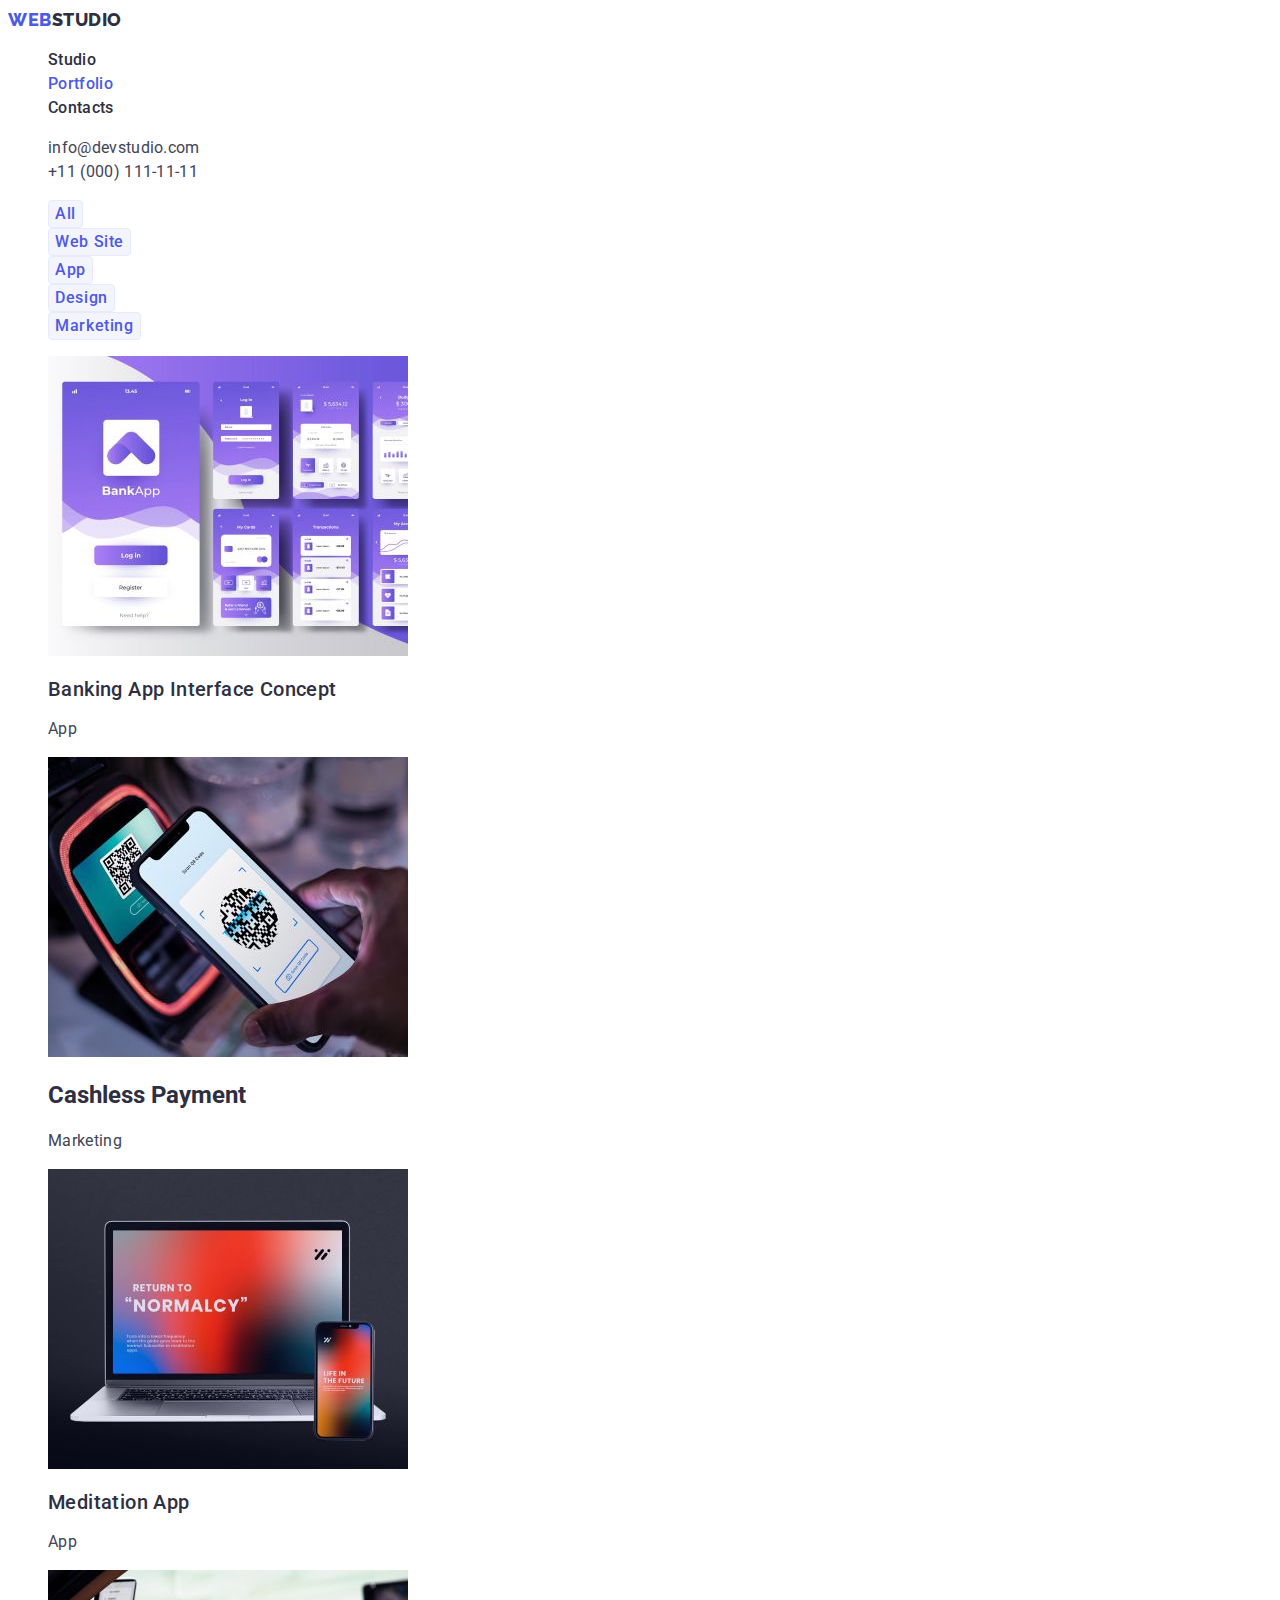
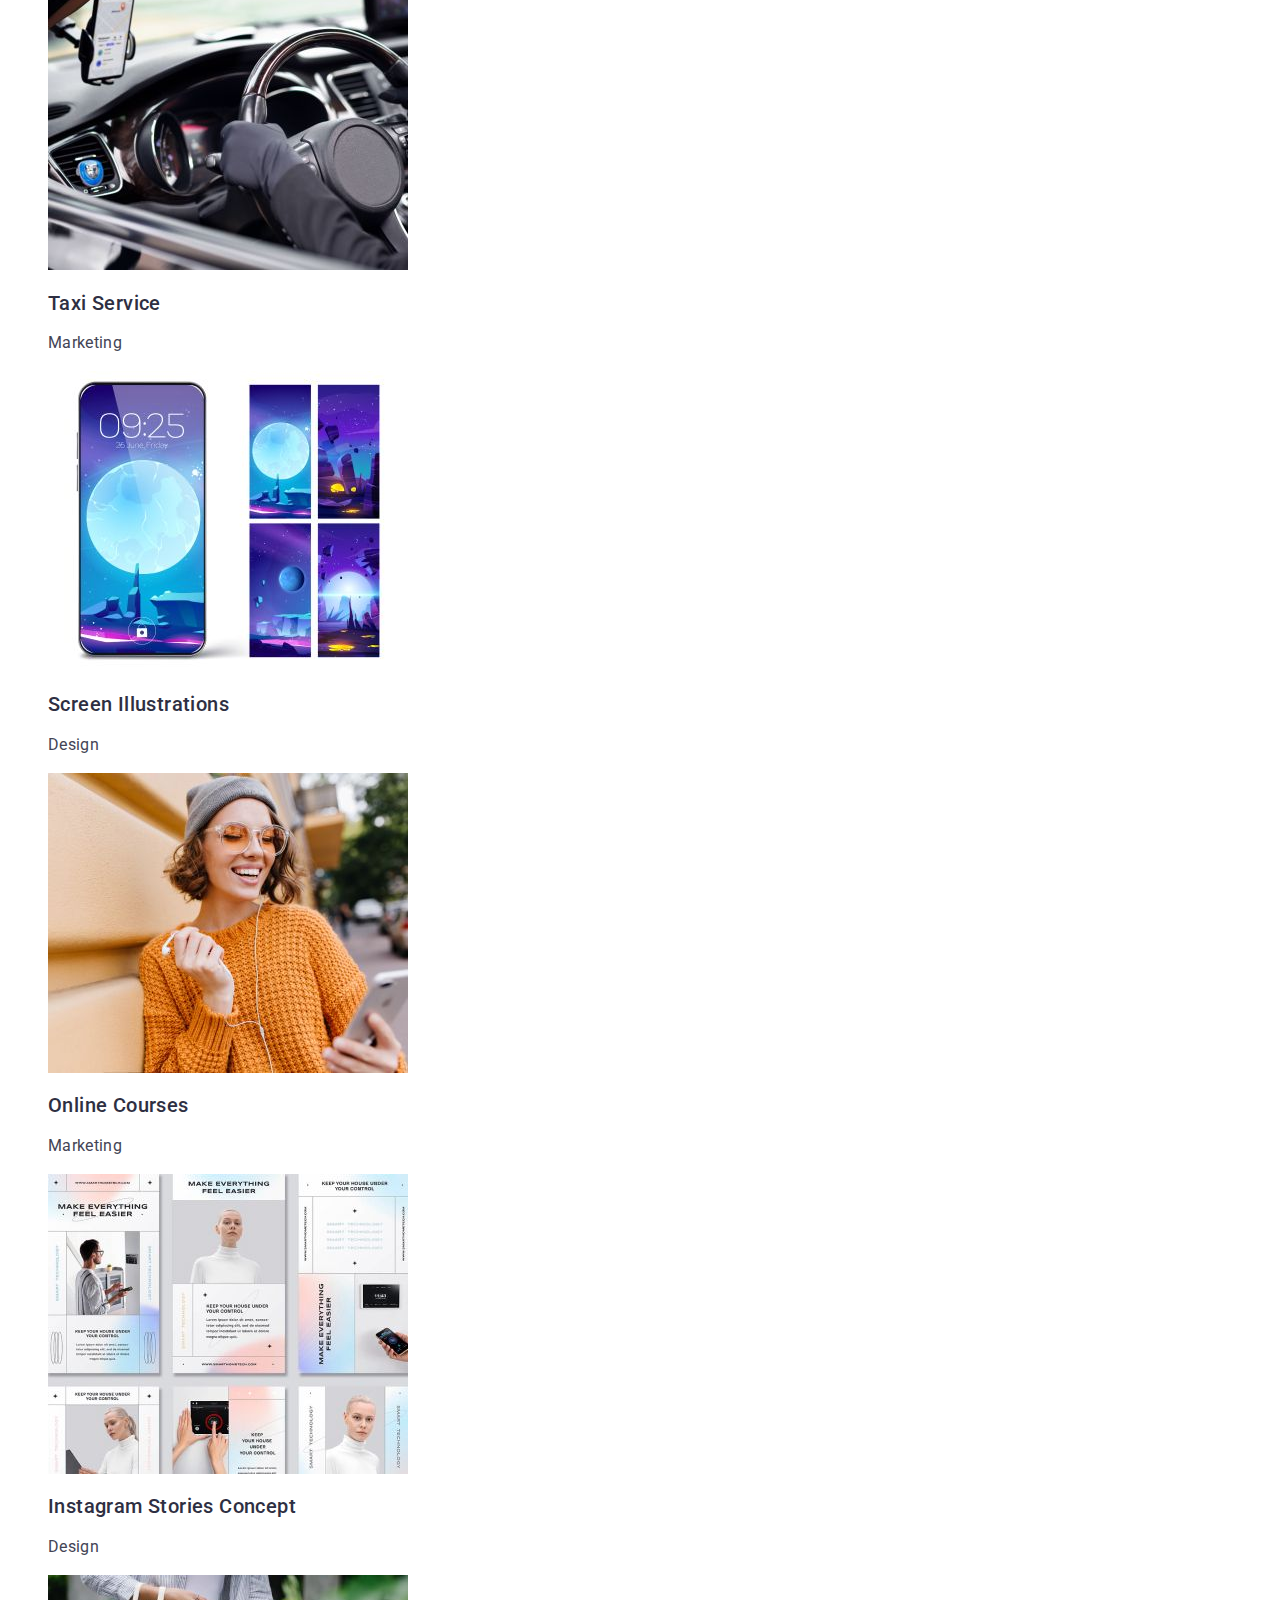
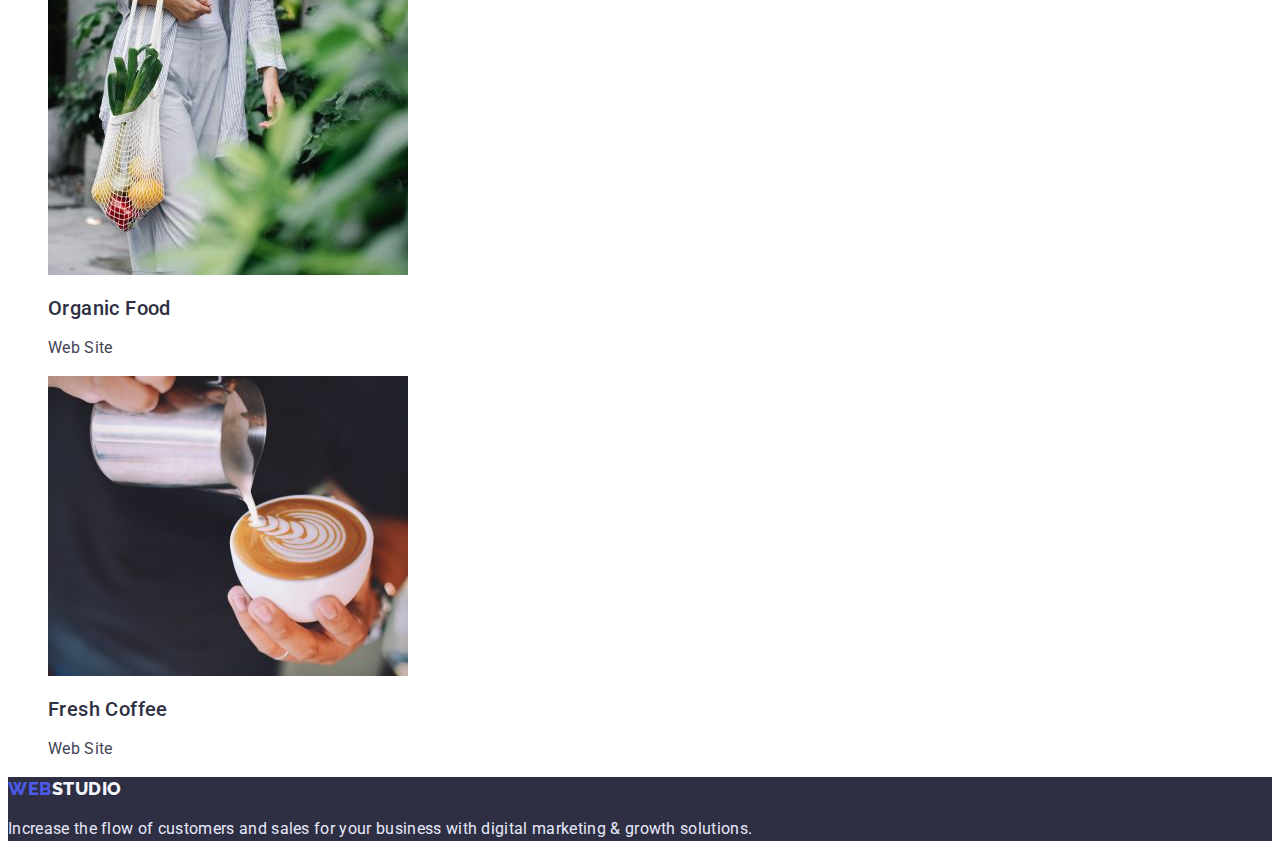
==== portfolio.html @ ccab9862 "Initial commit" ====
<!DOCTYPE html>
<html lang="en">

<head>
    <meta charset="UTF-8">
    <meta http-equiv="X-UA-Compatible" content="IE=edge">
    <meta name="viewport" content="width=device-width, initial-scale=1.0">
    <title>Portfolio</title>
    <link
        href="https://fonts.googleapis.com/css2?family=Raleway:wght@800&family=Roboto:wght@400;500;700;900&display=swap"
        rel="stylesheet">
    <link rel="stylesheet" href="./css/styles.css">
</head>

<body>
    <!--logo-->
    <header>
        <a class="link logo-head" href="index.html"><span class="web">WEB</span>Studio</a>
        <nav class="site-nav">
            <ul class="list">
                <li><a class="link" href="index.html">Studio</a></li>
                <li><a class="link current" href="">Portfolio</a></li>
                <li><a class="link" href="">Contacts</a></li>
            </ul>
        </nav>
        <!-- Contacts of Web Studio -->
        <address>
            <ul class="list address-nav">
                <li><a class="link" href="mailto:info@devstudio.com">info@devstudio.com</a></li>
                <li><a class="link" href="tel:+110001111111">+11 (000) 111-11-11</a></li>
            </ul>
        </address>

    </header>
    <main>
        <!--Page navigation-->
        <section>
            <h1 hidden>Our services</h1>
            <ul class="list">
                <li><button type="button" class="button-nav">All</button></li>
                <li><button type="button" class="button-nav">Web Site</button></li>
                <li><button type="button" class="button-nav">App</button></li>
                <li><button type="button" class="button-nav">Design</button></li>
                <li><button type="button" class="button-nav">Marketing</button></li>
            </ul>
            <ul class="list">
                <li>
                    <img src="./images/images-portfolio/pic1.jpg" alt="app interface shots" width="360" height="300">
                    <h2 class="section-subtitle">Banking App Interface Concept</h2>
                    <p class="section-text">App</p>
                </li>
                <li>
                    <img src="./images/images-portfolio/pic2.jpg" alt="text-list of apps for cashless payment"
                        width="360" height="300">
                    <h2 class="choice">Cashless Payment</h2>
                    <p class="section-text">Marketing</p>
                </li>
                <li>
                    <img src="./images/images-portfolio/pic3.jpg" alt="editation app on laptop and phone screen"
                        width="360" height="300">
                    <h2 class="section-subtitle">Meditation App</h2>
                    <p class="section-text">App</p>
                </li>
                <li>
                    <img src="./images/images-portfolio/pic4.jpg"
                        alt="navigatiln app on the phone screen in front of the car driver" width="360" height="300">
                    <h2 class="section-subtitle">Taxi Service</h2>
                    <p class="section-text">Marketing</p>
                </li>
                <li>
                    <img src="./images/images-portfolio/pic5.jpg" alt="phone screen with beautiful wallpaper"
                        width="360" height="300">
                    <h2 class="section-subtitle">Screen Illustrations</h2>
                    <p class="section-text">Design</p>
                </li>
                <li>
                    <img src="./images/images-portfolio/pic6.jpg"
                        alt="smiling girl in an orange sweater looks at the phone scree" width="360" height="300">
                    <h2 class="section-subtitle">Online Courses</h2>
                    <p class="section-text">Marketing</p>
                </li>
                <li>
                    <img src="./images/images-portfolio/pic7.jpg" alt="phone screen wiht picktures arranged in a grid"
                        width="360" height="300">
                    <h2 class="section-subtitle">Instagram Stories Concept</h2>
                    <p class="section-text">Design</p>
                </li>
                <li>
                    <img src="./images/images-portfolio/pic8.jpg" alt="a woman with a shopping bag is walking"
                        width="360" height="300">
                    <h2 class="section-subtitle">Organic Food</h2>
                    <p class="section-text">Web Site</p>
                </li>
                <li>
                    <img src="./images/images-portfolio/pic9.jpg"
                        alt="a man pours cream into coffee creating a beautiful pattern" width="360" height="300">
                    <h2 class="section-subtitle">Fresh Coffee</h2>
                    <p class="section-text">Web Site</p>
                </li>
            </ul>
        </section>
    </main>
    <footer class="footer">
        <a class="link logo-foot" href="index.html"><span class="web">WEB</span>Studio</a>
        <p class="text text-foot">Increase the flow of customers and sales for your business with digital marketing &
            growth solutions.</p>
    </footer>

</body>

</html>
---- css/styles.css ----
:root {
    /* BGC */
    --bgc-dark: #2E2F42;
    --bgc-light: #F4F4FD;
    --bgc-image: #E7E9FC;

    /* text color */
    --hero-text-color: #ffffff;
    --accent-color: #4D5AE5;
    --button-text-color: #ffffff;
    --button-click-color: #404BBF;
    --p-txt-secondary: #E7E9FC;
    --primary-text-color: #2E2F42;
    --secondary-text-color: #434455;

    /* font family */
    --primery-font: 'Roboto', sans-serif;
    --secondary-font: 'Raleway', sans-serif;

}

/**
  |============================
  | body
  |============================
*/
body {
    background-color: #ffffff;
    font-family: var(--primery-font);
    font-size: 16px;
    color: var(--primary-text-color);
}

/**
  |============================
  | primary decoration
  |============================
*/
.link {
    text-decoration: none;
    font-style: normal;
}

.list {
    list-style: none;
}


/**
  |============================
  | Header Section
  |============================
*/
/* Logo */
.logo-head {
    font-family: var(--secondary-font);
    font-weight: 800;
    font-size: 18px;
    line-height: calc(24 / 18);
    letter-spacing: 0.03em;
    text-transform: uppercase;
    color: var(--primary-text-color);
}
.web {
    color: var(--accent-color)
}

/* Navigation */

.site-nav .link {
    font-weight: 500;
    line-height: calc(24 /16);
    letter-spacing: 0.02em;
    color: var(--primary-text-color);
}

.site-nav .link.current {
    color: var(--accent-color)
}

/* Address */

.address-nav .link {
    line-height: calc(24 / 16);
    letter-spacing: 0.02em;
    color: var(--secondary-text-color)
}

.link:hover,
.link:focus {
    color: var(--accent-color);
}

/**
  |============================
  | Hero section
  |============================
*/
.hero {
    background-color: #2E2F42;
}

.hero-title{
        font-weight: 700;
        font-size: 56px;
        line-height: calc(60/56);
        letter-spacing: 0.02em;
        color: var(--hero-text-color);
}

/* Button */
.button-action {
    font-family: inherit;
    font-weight: 500;
    font-size: 16px;
    line-height: calc(24 / 16);
    letter-spacing: 0.04em;

    background-color: var(--accent-color);
    color: var(--button-text-color);
    cursor: pointer;
}

.button-action:active {
    background-color: var(--button-click-color);
}

.button-action:active {
    background-color: var(--button-click-color);
}

/**
  |============================
  | Main section
  |============================
*/
.section-title {
    font-weight: 700;
    font-size: 36px;
    line-height: calc(40/36);
    letter-spacing: 0.02em;
    text-transform: capitalize;
}

.section-subtitle {
    font-weight: 500;
    font-size: 20px;
    line-height: calc(24 / 20);
    letter-spacing: 0.02em;
}

.section-text {
    line-height: calc(24 /16);
    letter-spacing: 0.02em;

    color: var(--secondary-text-color);
}


.team-list {
    background-color: #F4F4FD
}


/**
  |============================
  | Footer
  |============================
*/

.footer {
    background-color: #2E2F42;
}

.logo-foot {
    font-family: 'Raleway', sans-serif;
    font-weight: 800;
    font-size: 18px;
    line-height: calc(24 / 18);
    letter-spacing: 0.03em;
    text-transform: uppercase;
}

.text-foot {
    line-height: calc(24 / 16);
    letter-spacing: 0.02em;
    color: #E7E9FC;
}

.logo-foot.link {
    color: #F4F4FD;
}


/**
  |============================
  | Portfolio page
  |============================
*/

.button-nav {
    font-family: var(--primery-font);
    font-weight: 500;
    font-size: 16px;
    line-height: calc(24 / 16);
    letter-spacing: 0.04em;

    background-color: var(--bgc-light);
    color: var(--accent-color);
    border: 1px solid #E7E9FC;
    border-radius: 4px;
    cursor: pointer;
}

.button-nav:hover,
.button-nav:focus {
    background-color: var(--accent-color);
    color: var(--button-text-color);
}
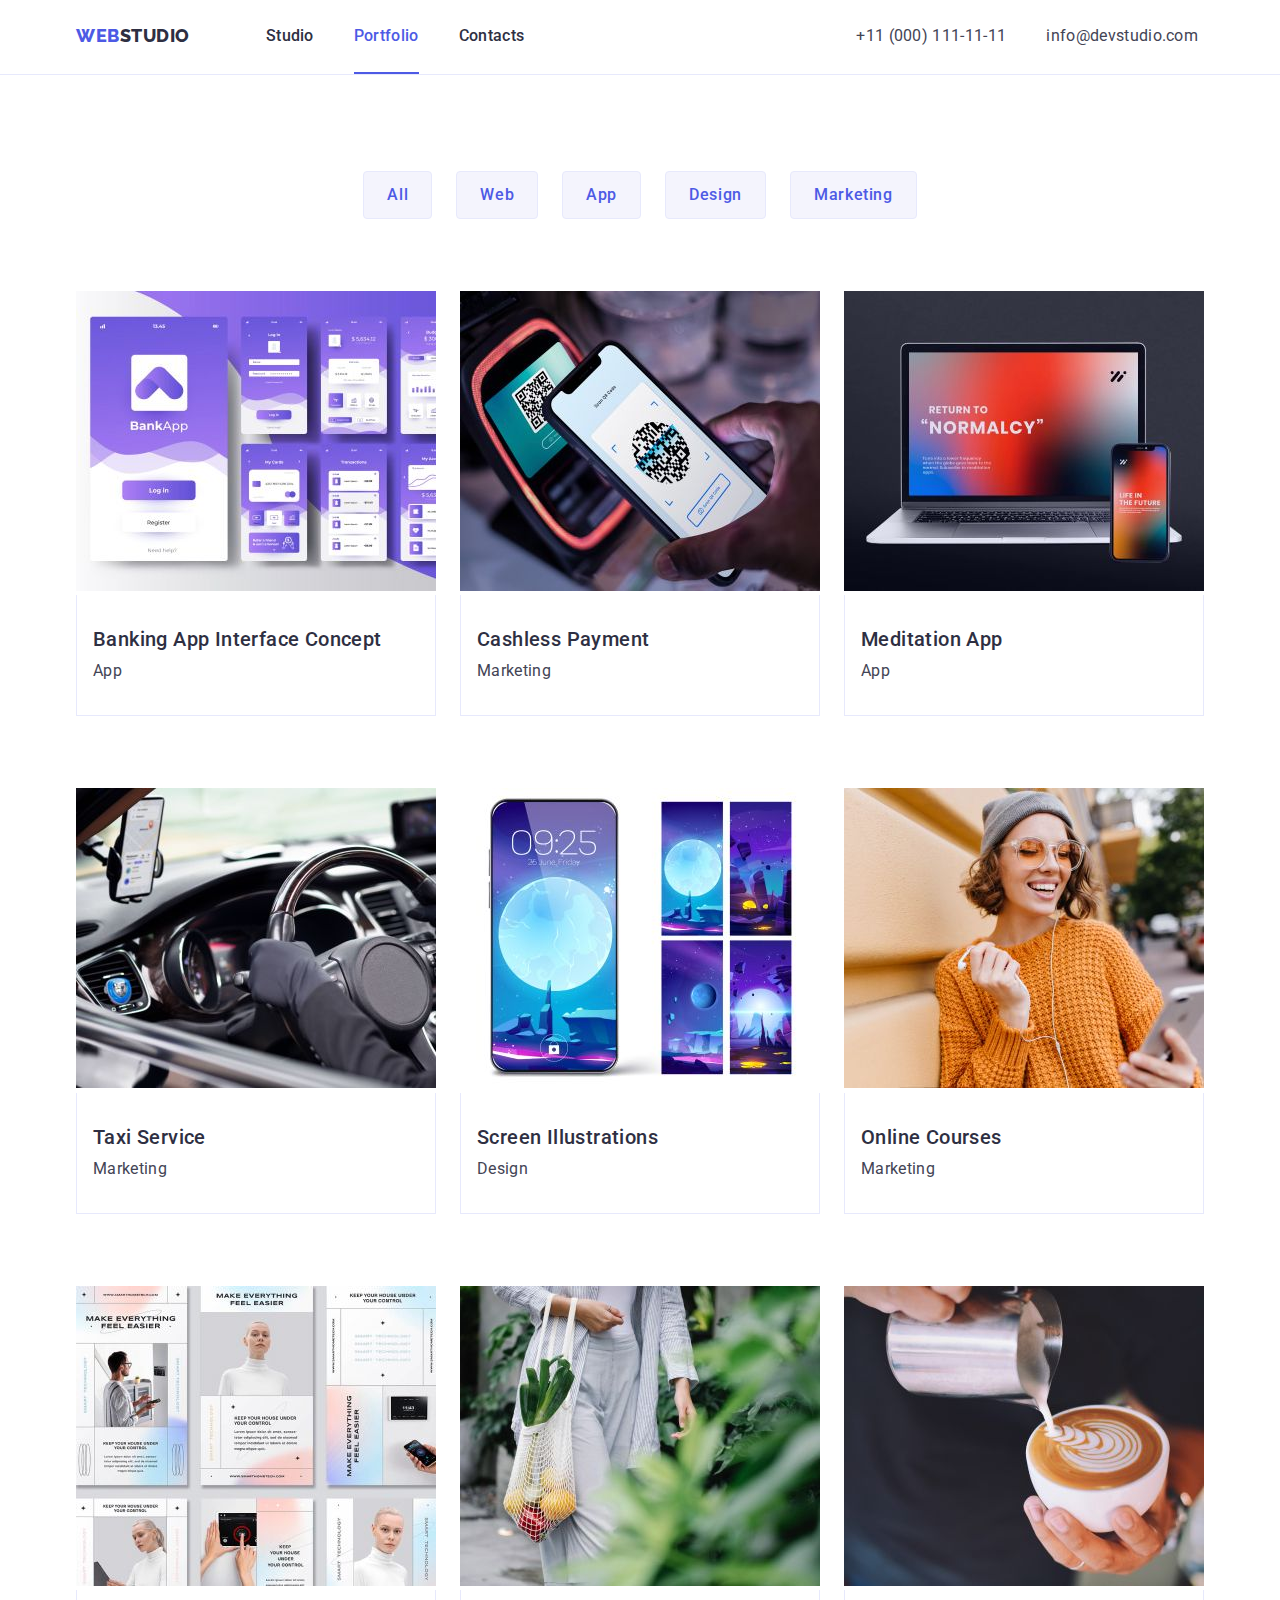
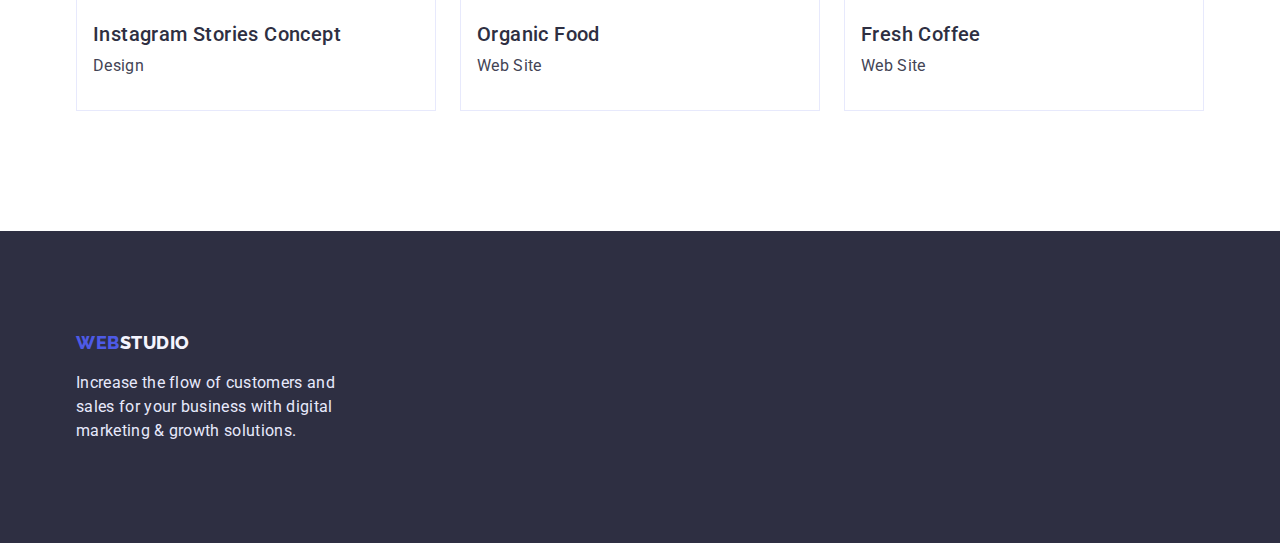
==== commit 902f0d4d: "finaly commit" ====
--- a/portfolio.html
+++ b/portfolio.html
@@ -9,101 +9,147 @@
     <link
         href="https://fonts.googleapis.com/css2?family=Raleway:wght@800&family=Roboto:wght@400;500;700;900&display=swap"
         rel="stylesheet">
+    <link rel="stylesheet"
+        href="https://cdnjs.cloudflare.com/ajax/libs/modern-normalize/1.1.0/modern-normalize.min.css" />
     <link rel="stylesheet" href="./css/styles.css">
 </head>
 
 <body>
-    <!--logo-->
-    <header>
-        <a class="link logo-head" href="index.html"><span class="web">WEB</span>Studio</a>
-        <nav class="site-nav">
-            <ul class="list">
-                <li><a class="link" href="index.html">Studio</a></li>
-                <li><a class="link current" href="">Portfolio</a></li>
-                <li><a class="link" href="">Contacts</a></li>
-            </ul>
-        </nav>
-        <!-- Contacts of Web Studio -->
-        <address>
-            <ul class="list address-nav">
-                <li><a class="link" href="mailto:info@devstudio.com">info@devstudio.com</a></li>
-                <li><a class="link" href="tel:+110001111111">+11 (000) 111-11-11</a></li>
-            </ul>
-        </address>
-
+    <header class="border-section">
+        <!-- logo -->
+        <div class="container logo-nav pad-top-btm">
+            <a class="link logo-head" href="index.html"><span class="web">WEB</span>Studio</a>
+            <nav>
+                <ul class="site-nav list">
+                    <li class="nav-item"><a class="link" href="index.html">Studio</a></li>
+                    <li class="nav-item"><a class="link current" href="">Portfolio</a></li>
+                    <li class="nav-item"><a class="link" href="">Contacts</a></li>
+                </ul>
+            </nav>
+            <!-- Contacts of Web Studio -->
+            <address>
+                <ul class="list address-nav">
+                    <li class="nav-item">
+                        <a class="link" href="tel:+110001111111">+11 (000) 111-11-11</a>
+                    </li>
+                    <li class="nav-item">
+                        <a class="link" href="mailto:info@devstudio.com">info@devstudio.com</a>
+                    </li>
+                </ul>
+            </address>
+        </div>
     </header>
     <main>
         <!--Page navigation-->
-        <section>
-            <h1 hidden>Our services</h1>
-            <ul class="list">
-                <li><button type="button" class="button-nav">All</button></li>
-                <li><button type="button" class="button-nav">Web Site</button></li>
-                <li><button type="button" class="button-nav">App</button></li>
-                <li><button type="button" class="button-nav">Design</button></li>
-                <li><button type="button" class="button-nav">Marketing</button></li>
-            </ul>
-            <ul class="list">
-                <li>
-                    <img src="./images/images-portfolio/pic1.jpg" alt="app interface shots" width="360" height="300">
-                    <h2 class="section-subtitle">Banking App Interface Concept</h2>
-                    <p class="section-text">App</p>
-                </li>
-                <li>
-                    <img src="./images/images-portfolio/pic2.jpg" alt="text-list of apps for cashless payment"
-                        width="360" height="300">
-                    <h2 class="choice">Cashless Payment</h2>
-                    <p class="section-text">Marketing</p>
-                </li>
-                <li>
-                    <img src="./images/images-portfolio/pic3.jpg" alt="editation app on laptop and phone screen"
-                        width="360" height="300">
-                    <h2 class="section-subtitle">Meditation App</h2>
-                    <p class="section-text">App</p>
-                </li>
-                <li>
-                    <img src="./images/images-portfolio/pic4.jpg"
-                        alt="navigatiln app on the phone screen in front of the car driver" width="360" height="300">
-                    <h2 class="section-subtitle">Taxi Service</h2>
-                    <p class="section-text">Marketing</p>
-                </li>
-                <li>
-                    <img src="./images/images-portfolio/pic5.jpg" alt="phone screen with beautiful wallpaper"
-                        width="360" height="300">
-                    <h2 class="section-subtitle">Screen Illustrations</h2>
-                    <p class="section-text">Design</p>
-                </li>
-                <li>
-                    <img src="./images/images-portfolio/pic6.jpg"
-                        alt="smiling girl in an orange sweater looks at the phone scree" width="360" height="300">
-                    <h2 class="section-subtitle">Online Courses</h2>
-                    <p class="section-text">Marketing</p>
-                </li>
-                <li>
-                    <img src="./images/images-portfolio/pic7.jpg" alt="phone screen wiht picktures arranged in a grid"
-                        width="360" height="300">
-                    <h2 class="section-subtitle">Instagram Stories Concept</h2>
-                    <p class="section-text">Design</p>
-                </li>
-                <li>
-                    <img src="./images/images-portfolio/pic8.jpg" alt="a woman with a shopping bag is walking"
-                        width="360" height="300">
-                    <h2 class="section-subtitle">Organic Food</h2>
-                    <p class="section-text">Web Site</p>
-                </li>
-                <li>
-                    <img src="./images/images-portfolio/pic9.jpg"
-                        alt="a man pours cream into coffee creating a beautiful pattern" width="360" height="300">
-                    <h2 class="section-subtitle">Fresh Coffee</h2>
-                    <p class="section-text">Web Site</p>
-                </li>
-            </ul>
+        <section class="portfolio-section">
+            <div class="container pad-top">
+                <h1 class="visually-hidden">Our services</h1>
+                <ul class="list choice-button">
+                    <li class="button-item">
+                        <button type="button" class="button-nav">All</button>
+                    </li>
+                    <li class="button-item">
+                        <button type="button" class="button-nav">Web</button>
+                    </li>
+                    <li class="button-item">
+                        <button type="button" class="button-nav">App</button>
+                    </li>
+                    <li class="button-item">
+                        <button type="button" class="button-nav">Design</button>
+                    </li>
+                    <li class="button-item">
+                        <button type="button" class="button-nav">Marketing</button>
+                    </li>
+                </ul>
+
+                <ul class="list list-choice">
+                    <li class="choice-card">
+                        <img src="./images/images-portfolio/pic1.jpg" alt="app interface shots" width="360"
+                            height="300">
+                        <div class="card-descript">
+                            <h2 class="subtitle">Banking App Interface Concept</h2>
+                            <p class="text">App</p>
+                        </div>
+                    </li>
+                    <li class="choice-card">
+                        <img src="./images/images-portfolio/pic2.jpg" alt="text-list of apps for cashless payment"
+                            width="360" height="300">
+                        <div class="card-descript">
+                            <h2 class="subtitle">Cashless Payment</h2>
+                            <p class="text">Marketing</p>
+                        </div>
+                    </li>
+                    <li class="choice-card">
+                        <img src="./images/images-portfolio/pic3.jpg" alt="editation app on laptop and phone screen"
+                            width="360" height="300">
+                        <div class="card-descript">
+                            <h2 class="subtitle">Meditation App</h2>
+                            <p class="text">App</p>
+                        </div>
+                    </li>
+                    <li class="choice-card">
+                        <img src="./images/images-portfolio/pic4.jpg"
+                            alt="navigatiln app on the phone screen in front of the car driver" width="360"
+                            height="300">
+                        <div class="card-descript">
+                            <h2 class="subtitle">Taxi Service</h2>
+                            <p class="text">Marketing</p>
+                        </div>
+                    </li>
+                    <li class="choice-card">
+                        <img src="./images/images-portfolio/pic5.jpg" alt="phone screen with beautiful wallpaper"
+                            width="360" height="300">
+                        <div class="card-descript">
+                            <h2 class="subtitle">Screen Illustrations</h2>
+                            <p class="text">Design</p>
+                        </div>
+                    </li>
+                    <li class="choice-card">
+                        <img src="./images/images-portfolio/pic6.jpg"
+                            alt="smiling girl in an orange sweater looks at the phone scree" width="360" height="300">
+                        <div class="card-descript">
+                            <h2 class="subtitle">Online Courses</h2>
+                            <p class="text">Marketing</p>
+                        </div>
+                    </li>
+                    <li class="choice-card">
+                        <img src="./images/images-portfolio/pic7.jpg"
+                            alt="phone screen wiht picktures arranged in a grid" width="360" height="300">
+                        <div class="card-descript">
+                            <h2 class="subtitle">Instagram Stories Concept</h2>
+                            <p class="text">Design</p>
+                        </div>
+                    </li>
+                    <li class="choice-card">
+                        <img src="./images/images-portfolio/pic8.jpg" alt="a woman with a shopping bag is walking"
+                            width="360" height="300">
+                        <div class="card-descript">
+                            <h2 class="subtitle">Organic Food</h2>
+                            <p class="text">Web Site</p>
+                        </div>
+                    </li>
+                    <li class="choice-card">
+                        <img src="./images/images-portfolio/pic9.jpg"
+                            alt="a man pours cream into coffee creating a beautiful pattern" width="360" height="300">
+                        <div class="card-descript">
+                            <h2 class="subtitle">Fresh Coffee</h2>
+                            <p class="text">Web Site</p>
+                        </div>
+                    </li>
+                </ul>
+            </div>
         </section>
     </main>
     <footer class="footer">
-        <a class="link logo-foot" href="index.html"><span class="web">WEB</span>Studio</a>
-        <p class="text text-foot">Increase the flow of customers and sales for your business with digital marketing &
-            growth solutions.</p>
+        <div class="container">
+            <a class="link logo-foot pad-top-btm" href="index.html"><span class="web">WEB</span>Studio</a>
+            <div class="logo-descript">
+                <p class="text text-foot">Increase the flow of customers and sales for your business with digital
+                    marketing
+                    &
+                    growth solutions.</p>
+            </div>
+        </div>
     </footer>
 
 </body>
--- a/css/styles.css
+++ b/css/styles.css
@@ -3,7 +3,6 @@
     --bgc-dark: #2E2F42;
     --bgc-light: #F4F4FD;
     --bgc-image: #E7E9FC;
-
     /* text color */
     --hero-text-color: #ffffff;
     --accent-color: #4D5AE5;
@@ -19,6 +18,20 @@
 
 }
 
+.visually-hidden {
+    position: absolute;
+    width: 1px;
+    height: 1px;
+    margin: -1px;
+    border: 0;
+    padding: 0;
+
+    white-space: nowrap;
+    clip-path: inset(100%);
+    clip: rect(0 0 0 0);
+    overflow: hidden;
+}
+
 /**
   |============================
   | body
@@ -39,50 +52,143 @@
 .link {
     text-decoration: none;
     font-style: normal;
+    display: block;
+    padding-top: 24px;
+    padding-bottom: 24px;
 }
 
 .list {
     list-style: none;
-}
-
-
+    padding: 0px;
+    margin: 0px;
+}
+
+.title {
+    font-weight: 700;
+    font-size: 36px;
+    line-height: 40px;
+    letter-spacing: 0.02em;
+    text-transform: capitalize;
+    text-align: center;
+    margin-top: 0px;
+    margin-bottom: 72px;
+}
+
+.subtitle {
+    font-weight: 500;
+    font-size: 20px;
+    line-height: calc(24 / 20);
+    letter-spacing: 0.02em;
+    margin-top: 0px;
+    margin-bottom: 8px;
+
+}
+
+.text {
+    font-weight: 400;
+    font-size: 16px;
+    line-height: calc(24 /16);
+    letter-spacing: 0.02em;
+    margin-top: 0px;
+    margin-bottom: 0px;
+
+
+    color: var(--secondary-text-color);
+}
+
+.container {
+    width: 1158px;
+    margin-left: auto;
+    margin-right: auto;
+    padding-left: 15px;
+    padding-right: 15px;
+}
+
+
+.pad-top-btm {
+    padding-top: 0px;
+    padding-bottom: 0px;
+}
+
+.image {
+    display: block;
+    max-width: 100%;
+    height: auto;
+}
+
+.border-section {
+    border-bottom: 1px solid #E7E9FC;
+}
+
+.general-section{
+    padding-top: 120px;
+    padding-bottom: 120px;
+}
+.pad-top {
+    padding-top: 0px;
+}
 /**
   |============================
   | Header Section
   |============================
 */
 /* Logo */
+.logo-nav {
+    display: flex;
+}
+
 .logo-head {
+    margin-right: 76px;
+
     font-family: var(--secondary-font);
     font-weight: 800;
     font-size: 18px;
     line-height: calc(24 / 18);
     letter-spacing: 0.03em;
     text-transform: uppercase;
+
     color: var(--primary-text-color);
 }
+
 .web {
     color: var(--accent-color)
 }
 
 /* Navigation */
+.site-nav {
+    display: flex;
+    margin-right: 332px;
+}
 
 .site-nav .link {
     font-weight: 500;
     line-height: calc(24 /16);
     letter-spacing: 0.02em;
+
     color: var(--primary-text-color);
 }
 
 .site-nav .link.current {
-    color: var(--accent-color)
-}
+    color: var(--accent-color);
+    border-bottom: 2px solid var(--accent-color);
+}
+
+/* NAV-ITEM margin */
+
+.nav-item+.nav-item {
+    margin-left: 40px;
+}
+
 
 /* Address */
+.address-nav {
+    display: flex;
+}
 
 .address-nav .link {
     line-height: calc(24 / 16);
     letter-spacing: 0.02em;
+
     color: var(--secondary-text-color)
 }
 
@@ -97,18 +203,28 @@
   |============================
 */
 .hero {
+    padding-top: 188px;
+    padding-bottom: 188px;
+    text-align: center;
     background-color: #2E2F42;
 }
 
-.hero-title{
-        font-weight: 700;
-        font-size: 56px;
-        line-height: calc(60/56);
-        letter-spacing: 0.02em;
-        color: var(--hero-text-color);
-}
-
-/* Button */
+
+
+.hero-title {
+    width: 494px;
+    margin-left: auto;
+    margin-right: auto;
+    font-weight: 700;
+    font-size: 56px;
+    line-height: calc(60 / 56);
+    color: var(--hero-text-color);
+    margin-top: 0px;
+    margin-bottom: 48px;
+
+}
+
+/*Hero Button */
 .button-action {
     font-family: inherit;
     font-weight: 500;
@@ -116,6 +232,12 @@
     line-height: calc(24 / 16);
     letter-spacing: 0.04em;
 
+    min-width: 169px;
+    min-height: 56px;
+    padding: 16px 32px;
+    border-radius: 4px;
+    border: none;
+
     background-color: var(--accent-color);
     color: var(--button-text-color);
     cursor: pointer;
@@ -125,42 +247,69 @@
     background-color: var(--button-click-color);
 }
 
-.button-action:active {
-    background-color: var(--button-click-color);
-}
-
-/**
-  |============================
-  | Main section
-  |============================
-*/
-.section-title {
-    font-weight: 700;
-    font-size: 36px;
-    line-height: calc(40/36);
-    letter-spacing: 0.02em;
-    text-transform: capitalize;
-}
-
-.section-subtitle {
-    font-weight: 500;
-    font-size: 20px;
-    line-height: calc(24 / 20);
-    letter-spacing: 0.02em;
-}
-
-.section-text {
-    line-height: calc(24 /16);
-    letter-spacing: 0.02em;
-
-    color: var(--secondary-text-color);
-}
-
+/**
+  |============================
+  | Features Section
+  |============================
+*/
+.features-section {
+    background-color: #FFFFFF;
+}
+
+.features-list {
+    display: flex;
+    flex-wrap: wrap;
+    gap: 24px;
+}
+
+.feature-item {
+    width: 264px;
+    flex-basis: calc((100% - 72px) /4);
+}
+
+/**
+  |============================
+  | Doing Section
+  |============================
+*/
+.doing-section {
+    background-color: #FFFFFF;
+}
+
+.doing-list {
+    display: flex;
+    flex-wrap: wrap;
+    gap: 24px;
+}
+
+/**
+  |============================
+  | Team section
+  |============================
+*/
+.team-section {
+    background-color: #F4F4FD
+}
 
 .team-list {
-    background-color: #F4F4FD
-}
-
+    display: flex;
+    flex-wrap: wrap;
+    gap: 24px;
+}
+
+.team-card {
+    width: 264px;
+    text-align: center;
+    background: #FFFFFF;
+    box-shadow: 0px 1px 6px rgba(46, 47, 66, 0.08), 0px 1px 1px rgba(46, 47, 66, 0.16), 0px 2px 1px rgba(46, 47, 66, 0.08);
+    border-radius: 0px 0px 4px 4px;
+    flex-basis: calc((100% - 72px) /4);
+}
+
+.team-descript {
+    padding-top: 32px;
+    padding-bottom: 32px;
+}
 
 /**
   |============================
@@ -169,7 +318,13 @@
 */
 
 .footer {
+    padding-top: 100px;
+    padding-bottom: 100px;
     background-color: #2E2F42;
+}
+
+.logo-descript {
+    width: 264px;
 }
 
 .logo-foot {
@@ -179,24 +334,35 @@
     line-height: calc(24 / 18);
     letter-spacing: 0.03em;
     text-transform: uppercase;
+    padding-bottom: 0px;
+    margin-bottom: 16px;
 }
 
 .text-foot {
-    line-height: calc(24 / 16);
-    letter-spacing: 0.02em;
-    color: #E7E9FC;
+    color: #E7E9FC
 }
 
 .logo-foot.link {
-    color: #F4F4FD;
-}
-
+    color: #F4F4FD
+}
+
+.logo-foot.link:hover,
+.logo-foot.link:focus {
+    color: var(--accent-color);
+}
 
 /**
   |============================
   | Portfolio page
   |============================
 */
+
+.portfolio-section{
+    padding-top: 96px;
+    padding-bottom: 120px;
+}
+/* Battons */
+
 
 .button-nav {
     font-family: var(--primery-font);
@@ -204,12 +370,21 @@
     font-size: 16px;
     line-height: calc(24 / 16);
     letter-spacing: 0.04em;
+    text-align: center;
 
     background-color: var(--bgc-light);
     color: var(--accent-color);
+
+    padding: 11px 23px;
     border: 1px solid #E7E9FC;
     border-radius: 4px;
+    min-height: 48px;
+    min-width: 69px;
     cursor: pointer;
+}
+
+.button-item+.button-item {
+    margin-left: 24px;
 }
 
 .button-nav:hover,
@@ -217,3 +392,41 @@
     background-color: var(--accent-color);
     color: var(--button-text-color);
 }
+
+.choice-button {
+    display: flex;
+    justify-content: center;
+    padding-top: 0;
+    margin-bottom: 72px;
+}
+
+/* Choice Cards */
+.list-choice {
+    display: flex;
+    flex-wrap: wrap;
+    row-gap: 24px;
+}
+
+.choice-card {
+    width: 360px;
+    margin-right: 24px;
+    margin-bottom: 48px;
+}
+
+.choice-card:nth-child(3n) {
+    margin-right: 0px;
+}
+
+.choice-card:nth-last-child(-n + 3) {
+    margin-bottom: 0px;
+}
+
+.card-descript {
+    border: 1px solid #E7E9FC;
+    border-top: none;
+    padding-top: 32px;
+    padding-bottom: 32px;
+    padding-left: 16px;
+
+    background-color: #ffffff;
+}